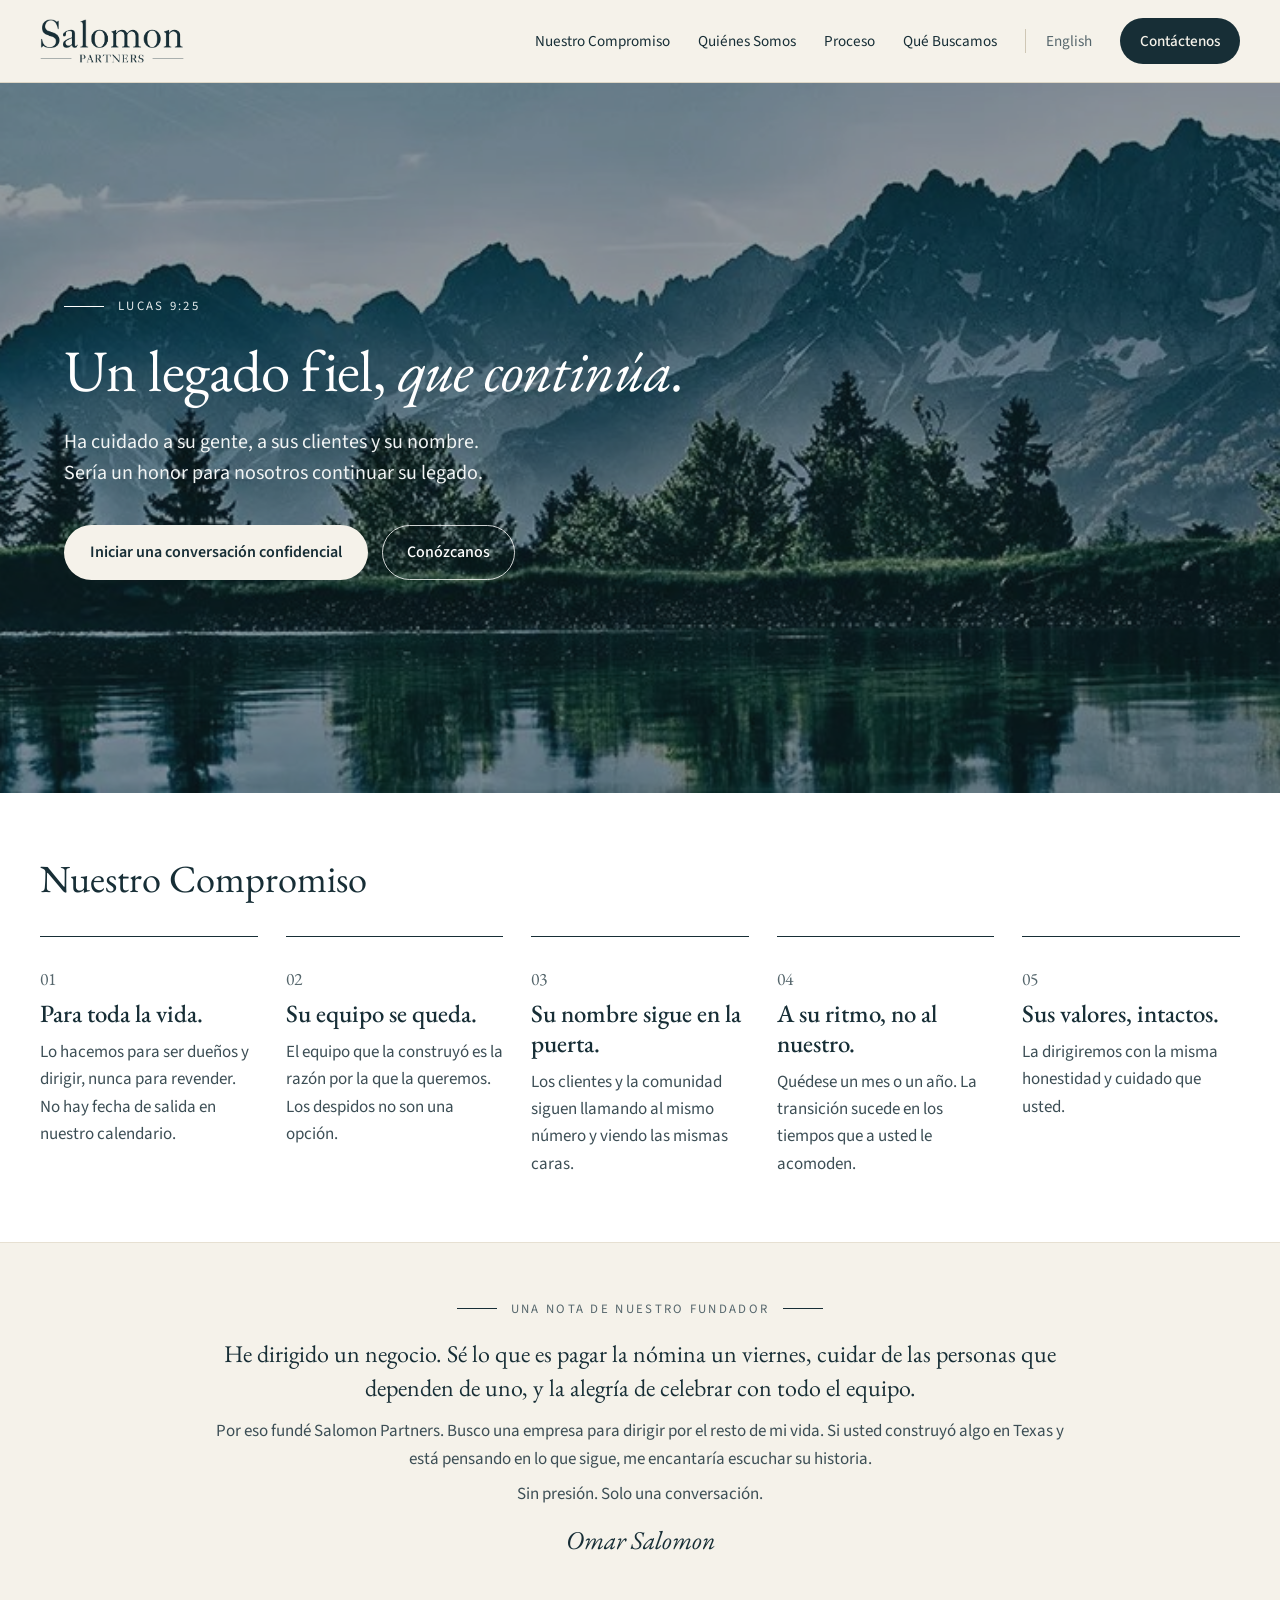
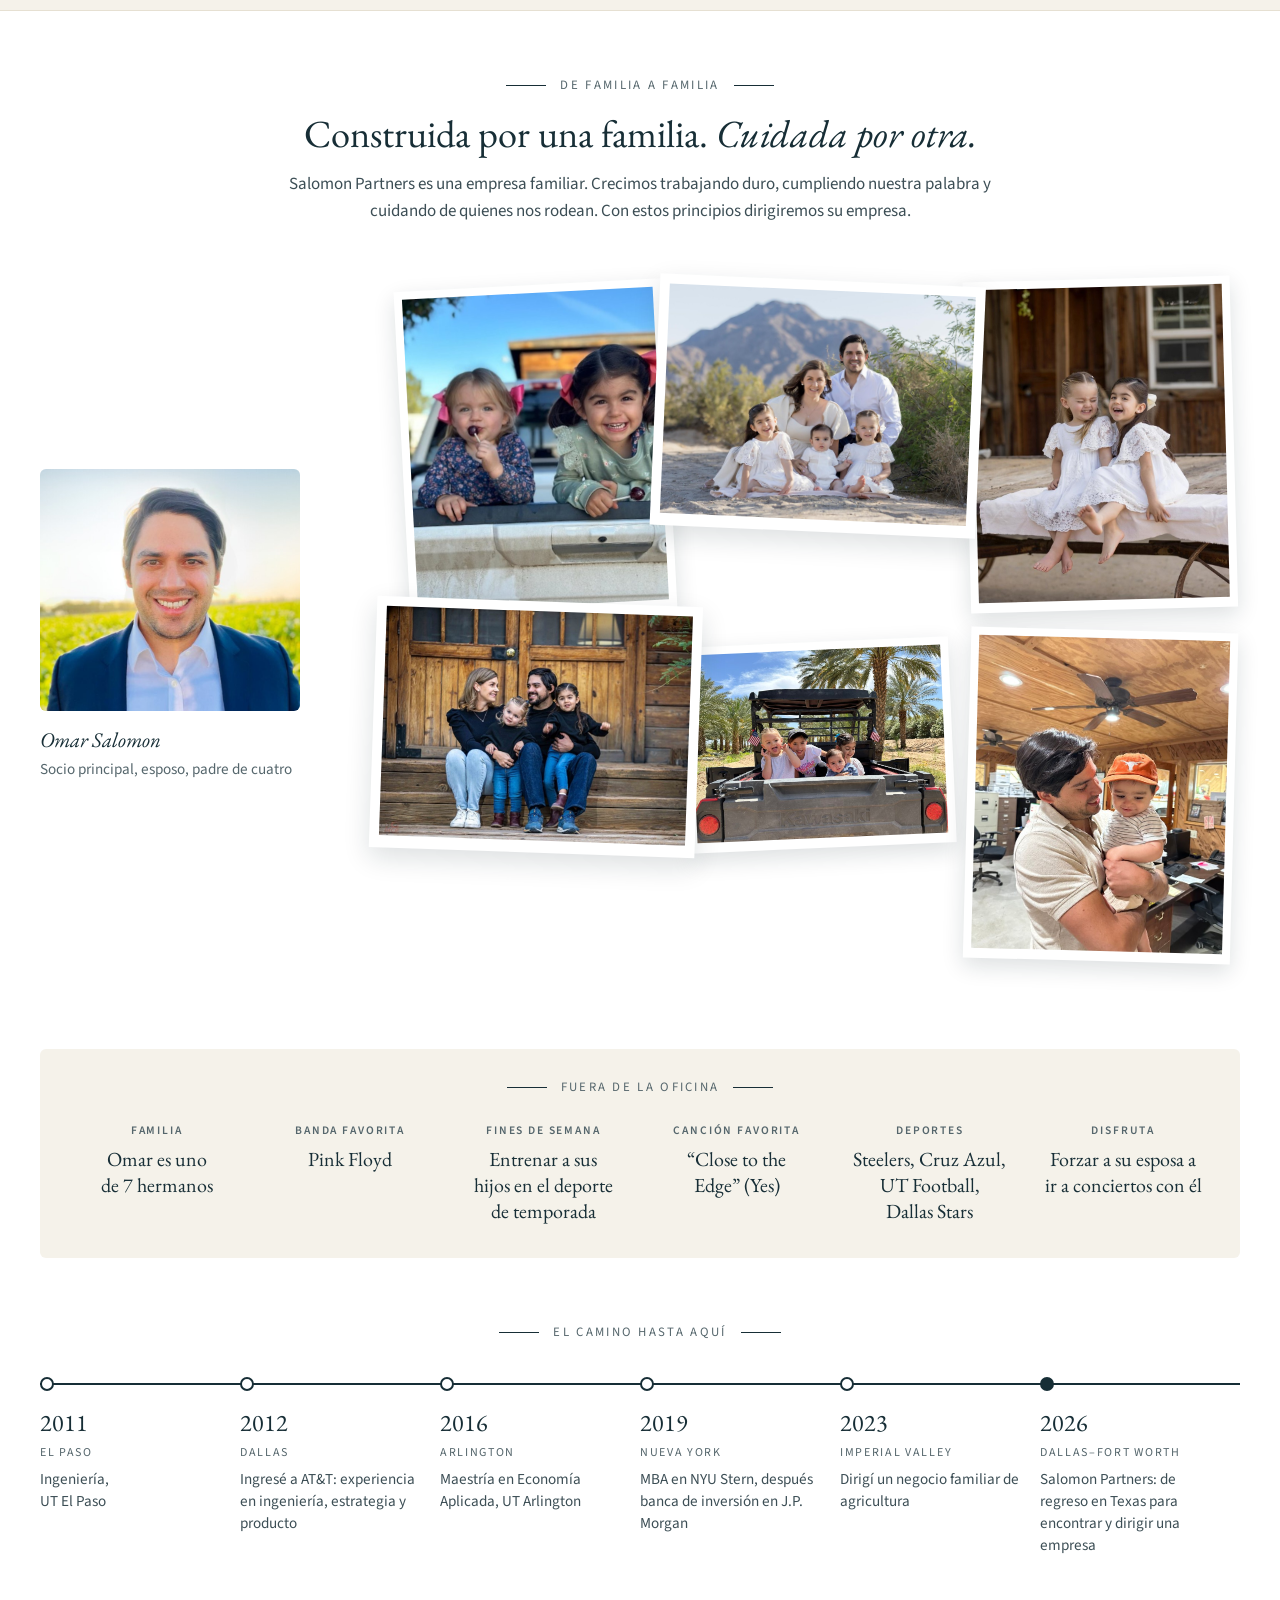
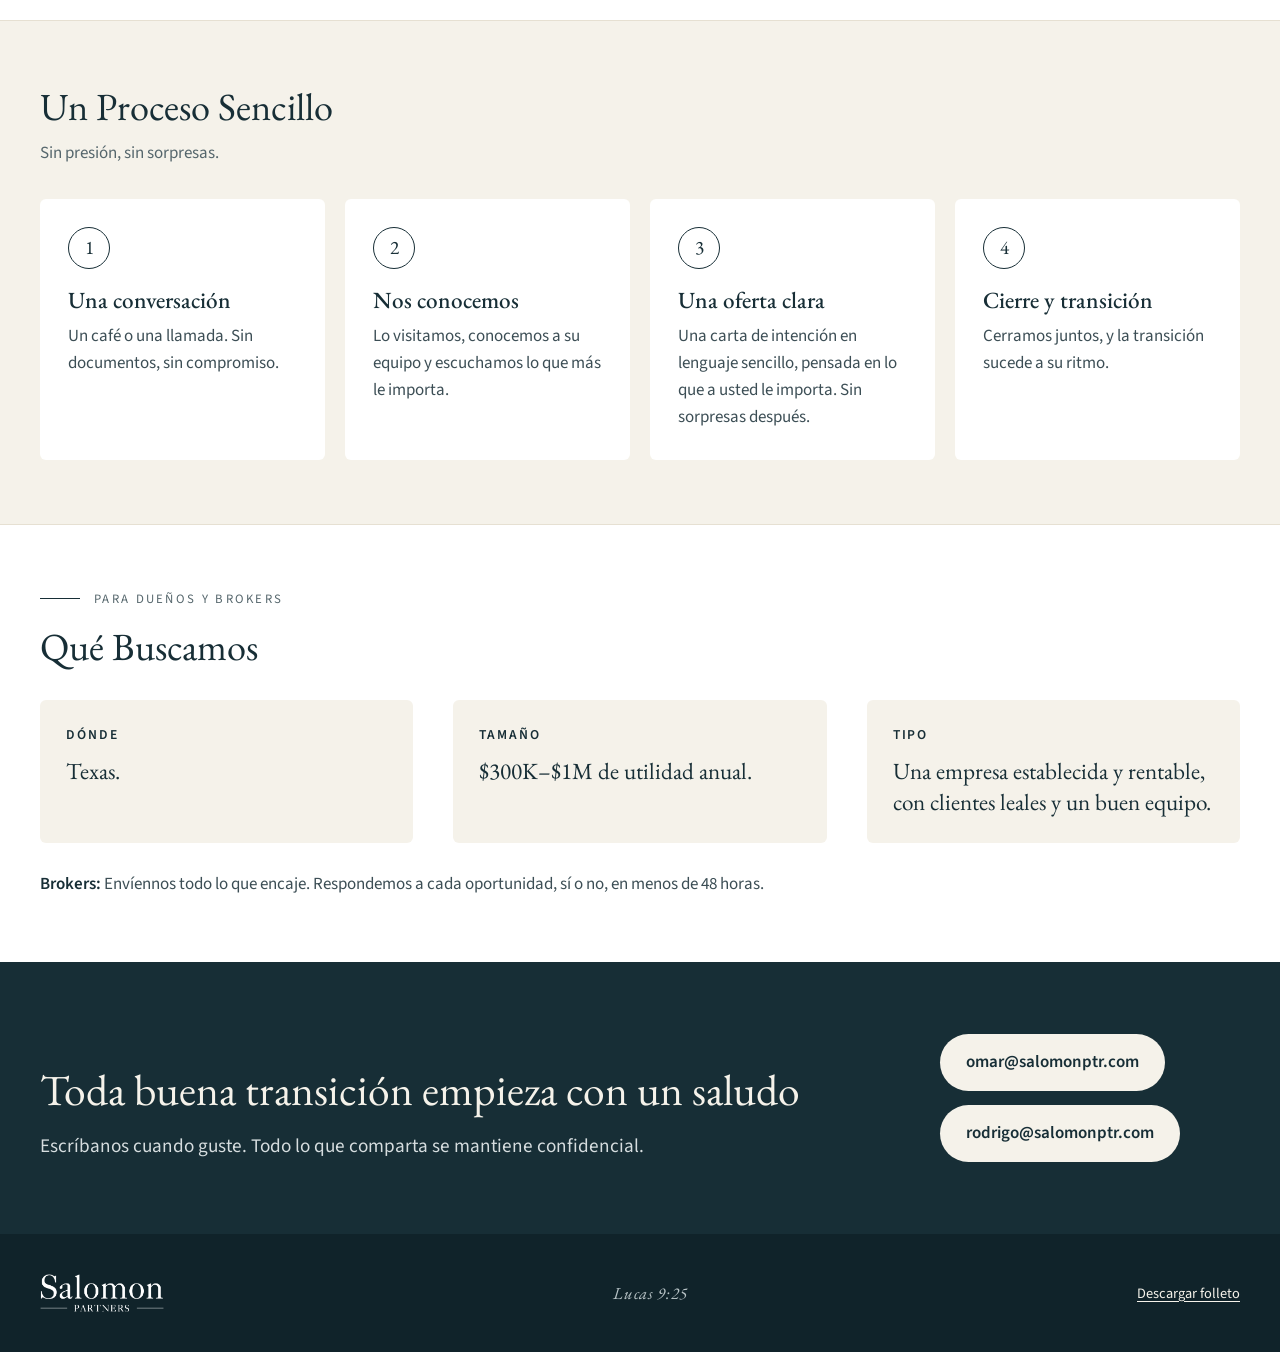
==== es/index.html @ e0dfd8e7 "Salomon Partners website: English and Spanish pages, brochures Co-Authored-By: Claude Opus 5.5 <nore" ====
<!doctype html>
<html lang="es">
<head>
<meta charset="utf-8">
<meta name="viewport" content="width=device-width, initial-scale=1">
<title>Salomon Partners — Un legado fiel, que continúa</title>
<meta name="description" content="Salomon Partners es una empresa familiar que busca una empresa en Texas para dirigir por el resto de la vida. Su equipo se queda, su nombre se queda y la transición sucede a su ritmo.">
<link rel="canonical" href="https://salomonptr.com/es/">
<link rel="alternate" hreflang="en" href="https://salomonptr.com/">
<link rel="alternate" hreflang="es" href="https://salomonptr.com/es/">
<link rel="alternate" hreflang="x-default" href="https://salomonptr.com/">
<link rel="icon" href="/favicon.ico" sizes="any">
<link rel="icon" type="image/png" href="/favicon.png">
<link rel="apple-touch-icon" href="/apple-touch-icon.png">
<meta name="theme-color" content="#172E36">
<meta property="og:type" content="website">
<meta property="og:site_name" content="Salomon Partners">
<meta property="og:title" content="Salomon Partners — Un legado fiel, que continúa">
<meta property="og:description" content="Salomon Partners es una empresa familiar que busca una empresa en Texas para dirigir por el resto de la vida. Su equipo se queda, su nombre se queda y la transición sucede a su ritmo.">
<meta property="og:url" content="https://salomonptr.com/es/">
<meta property="og:image" content="https://salomonptr.com/assets/img/share.jpg">
<meta property="og:image:width" content="1200">
<meta property="og:image:height" content="630">
<meta name="twitter:card" content="summary_large_image">
<link rel="preload" href="/assets/fonts/eb-garamond-latin-400-normal.woff2" as="font" type="font/woff2" crossorigin>
<link rel="preload" href="/assets/fonts/source-sans-3-latin-400-normal.woff2" as="font" type="font/woff2" crossorigin>
<link rel="stylesheet" href="/assets/fonts.css">
<style>
body{margin:0;background:#F5F2EA}
a{color:#172E36}a:hover{color:#0E1D22}
@keyframes sp-rise{from{opacity:0;transform:translateY(28px)}to{opacity:1;transform:none}}
@supports (animation-timeline: view()){@media (prefers-reduced-motion: no-preference){.sp-reveal{animation:sp-rise linear both;animation-timeline:view();animation-range:entry 0% entry 40%}}}
.sp-hero{background-image:url(/assets/img/hero.jpg);background-size:cover;background-position:center 40%}
</style>
<style>html{scroll-behavior:smooth}img{max-width:100%}</style>
</head>
<body>
<div style="font-family: 'Source Sans 3', system-ui, sans-serif; color: #172E36; background: #F5F2EA; font-size: 1.0625rem; line-height: 1.6">

<header style="background: #F5F2EA; border-bottom: 1px solid #DDD6C6">
<div style="max-width: 1200px; margin: 0 auto; padding: 18px 24px; display: flex; flex-wrap: wrap; align-items: center; justify-content: space-between; gap: 16px">
<a href="#top" style="display: block; line-height: 0"><img src="/assets/img/logo-slate.png" alt="Salomon Partners" style="height: 44px; width: auto"></a>
<nav aria-label="Principal" style="display: flex; flex-wrap: wrap; align-items: center; gap: 28px; font-size: 0.95rem">
<a href="#promise" style="text-decoration: none">Nuestro Compromiso</a>
<a href="#family" style="text-decoration: none">Quiénes Somos</a>
<a href="#process" style="text-decoration: none">Proceso</a>
<a href="#look" style="text-decoration: none">Qué Buscamos</a>
<a href="/" lang="en" style="text-decoration: none; color: #55666C; border-left: 1px solid #CFC7B5; padding-left: 20px">English</a>
<a href="mailto:omar@salomonptr.com,rodrigo@salomonptr.com" style="text-decoration: none; background: #172E36; color: #F5F2EA; padding: 11px 20px; border-radius: 999px; font-weight: 500">Contáctenos</a>
</nav>
</div>
</header>

<section id="top" class="sp-hero" style="position: relative">
<div style="background: rgba(16, 35, 42, 0.46); min-height: clamp(560px, calc(100vh - 190px), 940px); display: flex; align-items: center">
<div style="max-width: 1200px; width: 100%; margin: 0 auto; padding: 64px 24px; box-sizing: border-box; color: #FFFFFF">
<div style="font-size: 0.8rem; letter-spacing: 0.18em; text-transform: uppercase; color: #E6ECED; display: flex; align-items: center; gap: 14px"><span style="display: inline-block; width: 40px; height: 1px; background: #FFFFFF"></span>Lucas 9:25</div>
<h1 style="font-family: 'EB Garamond', Georgia, serif; font-weight: 400; font-size: clamp(2.4rem, 4.6vw, 4rem); line-height: 1.08; letter-spacing: -0.01em; margin: 22px 0 24px">Un legado fiel, <em style="font-style: italic">que continúa.</em></h1>
<p style="font-size: 1.25rem; line-height: 1.55; color: #F1F4F4; max-width: 32em; margin: 0 0 36px">Ha cuidado a su gente, a sus clientes y su nombre.<br>Sería un honor para nosotros continuar su legado.</p>
<div style="display: flex; flex-wrap: wrap; gap: 14px; align-items: center">
<a href="mailto:omar@salomonptr.com,rodrigo@salomonptr.com" style="text-decoration: none; background: #F5F2EA; color: #172E36; padding: 15px 26px; border-radius: 999px; font-weight: 600; font-size: 1rem">Iniciar una conversación confidencial</a>
<a href="#about" style="text-decoration: none; color: #FFFFFF; border: 1px solid rgba(255,255,255,0.8); padding: 14px 24px; border-radius: 999px; font-weight: 500; font-size: 1rem">Conózcanos</a>
</div>
</div>
</div>
</section>

<section id="promise" style="background: #FFFFFF; border-bottom: 1px solid #E6E0D2">
<div class="sp-reveal" style="max-width: 1200px; margin: 0 auto; padding: 64px 24px">
<div style="display: flex; flex-wrap: wrap; justify-content: space-between; align-items: flex-end; gap: 24px; margin-bottom: 36px">
<h2 style="font-family: 'EB Garamond', Georgia, serif; font-weight: 400; font-size: clamp(1.8rem, 3vw, 2.4rem); line-height: 1.12; margin: 0">Nuestro Compromiso</h2>
</div>
<div style="display: flex; flex-wrap: wrap; gap: 32px 28px">
<div style="flex: 1 1 200px; padding-top: 28px; border-top: 1px solid #172E36">
<div style="font-family: 'EB Garamond', Georgia, serif; font-size: 1.1rem; color: #55666C">01</div>
<h3 style="font-family: 'EB Garamond', Georgia, serif; font-weight: 500; font-size: 1.55rem; line-height: 1.2; margin: 6px 0 10px">Para toda la vida.</h3>
<p style="margin: 0; color: #3C4E55">Lo hacemos para ser dueños y dirigir, nunca para revender. No hay fecha de salida en nuestro calendario.</p>
</div>
<div style="flex: 1 1 200px; padding-top: 28px; border-top: 1px solid #172E36">
<div style="font-family: 'EB Garamond', Georgia, serif; font-size: 1.1rem; color: #55666C">02</div>
<h3 style="font-family: 'EB Garamond', Georgia, serif; font-weight: 500; font-size: 1.55rem; line-height: 1.2; margin: 6px 0 10px">Su equipo se queda.</h3>
<p style="margin: 0; color: #3C4E55">El equipo que la construyó es la razón por la que la queremos. Los despidos no son una opción.</p>
</div>
<div style="flex: 1 1 200px; padding-top: 28px; border-top: 1px solid #172E36">
<div style="font-family: 'EB Garamond', Georgia, serif; font-size: 1.1rem; color: #55666C">03</div>
<h3 style="font-family: 'EB Garamond', Georgia, serif; font-weight: 500; font-size: 1.55rem; line-height: 1.2; margin: 6px 0 10px">Su nombre sigue en la puerta.</h3>
<p style="margin: 0; color: #3C4E55">Los clientes y la comunidad siguen llamando al mismo número y viendo las mismas caras.</p>
</div>
<div style="flex: 1 1 200px; padding-top: 28px; border-top: 1px solid #172E36">
<div style="font-family: 'EB Garamond', Georgia, serif; font-size: 1.1rem; color: #55666C">04</div>
<h3 style="font-family: 'EB Garamond', Georgia, serif; font-weight: 500; font-size: 1.55rem; line-height: 1.2; margin: 6px 0 10px">A su ritmo, no al nuestro.</h3>
<p style="margin: 0; color: #3C4E55">Quédese un mes o un año. La transición sucede en los tiempos que a usted le acomoden.</p>
</div>
<div style="flex: 1 1 200px; padding-top: 28px; border-top: 1px solid #172E36">
<div style="font-family: 'EB Garamond', Georgia, serif; font-size: 1.1rem; color: #55666C">05</div>
<h3 style="font-family: 'EB Garamond', Georgia, serif; font-weight: 500; font-size: 1.55rem; line-height: 1.2; margin: 6px 0 10px">Sus valores, intactos.</h3>
<p style="margin: 0; color: #3C4E55">La dirigiremos con la misma honestidad y cuidado que usted.</p>
</div>
</div>
</div>
</section>
<section id="about" style="max-width: 1200px; margin: 0 auto; padding: 56px 24px">
<div class="sp-reveal" style="max-width: 880px; margin: 0 auto; text-align: center">
<div style="font-size: 0.8rem; letter-spacing: 0.18em; text-transform: uppercase; color: #55666C; display: flex; align-items: center; justify-content: center; gap: 14px; margin-bottom: 18px"><span style="display: inline-block; width: 40px; height: 1px; background: #172E36"></span>Una nota de nuestro fundador<span style="display: inline-block; width: 40px; height: 1px; background: #172E36"></span></div>
<p style="font-family: 'EB Garamond', Georgia, serif; font-size: clamp(1.25rem, 1.9vw, 1.5rem); line-height: 1.4; margin: 0 0 14px; text-wrap: pretty">He dirigido un negocio. Sé lo que es pagar la nómina un viernes, cuidar de las personas que dependen de uno, y la alegría de celebrar con todo el equipo.</p>
<p style="margin: 0 0 8px; color: #3C4E55; text-wrap: pretty">Por eso fundé Salomon Partners. Busco una empresa para dirigir por el resto de mi vida. Si usted construyó algo en Texas y está pensando en lo que sigue, me encantaría escuchar su historia.</p>
<p style="margin: 0 0 18px; color: #3C4E55">Sin presión. <span style="white-space: nowrap">Solo una conversación.</span></p>
<div style="font-family: 'EB Garamond', Georgia, serif; font-style: italic; font-size: 1.6rem; line-height: 1.1">Omar Salomon</div>
</div>
</section>

<section id="family" style="background: #FFFFFF; border-top: 1px solid #E6E0D2; border-bottom: 1px solid #E6E0D2">
<div style="max-width: 1200px; margin: 0 auto; padding: 64px 24px">
<div class="sp-reveal" style="max-width: 760px; margin: 0 auto 48px; text-align: center">
<div style="font-size: 0.8rem; letter-spacing: 0.18em; text-transform: uppercase; color: #55666C; display: flex; align-items: center; justify-content: center; gap: 14px; margin-bottom: 16px"><span style="display: inline-block; width: 40px; height: 1px; background: #172E36"></span>De familia a familia<span style="display: inline-block; width: 40px; height: 1px; background: #172E36"></span></div>
<h2 style="font-family: 'EB Garamond', Georgia, serif; font-weight: 400; font-size: clamp(1.8rem, 3vw, 2.4rem); line-height: 1.12; margin: 0 0 16px">Construida por una familia. <em style="font-style: italic">Cuidada por otra.</em></h2>
<p style="margin: 0; color: #3C4E55; text-wrap: pretty">Salomon Partners es una empresa familiar. Crecimos trabajando duro, cumpliendo nuestra palabra y cuidando de quienes nos rodean. Con estos principios dirigiremos su empresa.</p>
</div>
<div class="sp-reveal" style="display: flex; flex-wrap: wrap; gap: 48px 96px; align-items: center">
<figure style="flex: 1 1 260px; max-width: 340px; margin: 0 auto">
<img src="/assets/img/omar.jpg" alt="Omar Salomon" style="width: 100%; height: auto; aspect-ratio: 676 / 629; object-fit: cover; border-radius: 6px; display: block">
<figcaption style="margin-top: 12px; font-size: 0.95rem; color: #55666C"><span style="font-family: 'EB Garamond', Georgia, serif; font-style: italic; font-size: 1.3rem; color: #172E36">Omar Salomon</span><br>Socio principal, esposo, padre de cuatro</figcaption>
</figure>
<div style="flex: 999 1 460px; min-width: 0; display: grid; grid-template-columns: repeat(3, minmax(0, 1fr)); gap: 18px 16px; align-items: start; padding: 12px 6px">
<figure style="margin: 0; background: #FFFFFF; padding: 8px 8px 10px; box-shadow: 0 8px 22px rgba(16, 35, 42, 0.14); transform: rotate(-3deg) translateY(0px)">
<img src="/assets/img/family-pickup.jpg" alt="Familia Salomon" style="display: block; width: 100%; height: auto; aspect-ratio: 4 / 5; object-fit: cover; object-position: center 40%">
</figure>
<figure style="margin: 0; background: #FFFFFF; padding: 8px 8px 10px; box-shadow: 0 8px 22px rgba(16, 35, 42, 0.14); transform: rotate(2.5deg) translateY(18px) scale(1.22); position: relative; z-index: 2">
<img src="/assets/img/family-mt-signal.jpg" alt="Familia Salomon" style="display: block; width: 100%; height: auto; aspect-ratio: 4 / 3; object-fit: cover; object-position: center 55%">
</figure>
<figure style="margin: 0; background: #FFFFFF; padding: 8px 8px 10px; box-shadow: 0 8px 22px rgba(16, 35, 42, 0.14); transform: rotate(-1.5deg) translateY(-6px)">
<img src="/assets/img/family-girls.jpg" alt="Familia Salomon" style="display: block; width: 100%; height: auto; aspect-ratio: 4 / 5; object-fit: cover; object-position: center 40%">
</figure>
<figure style="margin: 0; background: #FFFFFF; padding: 8px 8px 10px; box-shadow: 0 8px 22px rgba(16, 35, 42, 0.14); transform: rotate(2deg) translateY(-10px) scale(1.22); position: relative; z-index: 2">
<img src="/assets/img/family-cabin.jpg" alt="Familia Salomon" style="display: block; width: 100%; height: auto; aspect-ratio: 4 / 3; object-fit: cover; object-position: center 45%">
</figure>
<figure style="margin: 0; background: #FFFFFF; padding: 8px 8px 10px; box-shadow: 0 8px 22px rgba(16, 35, 42, 0.14); transform: rotate(-2.5deg) translateY(8px)">
<img src="/assets/img/family-mule.jpg" alt="Familia Salomon" style="display: block; width: 100%; height: auto; aspect-ratio: 4 / 3; object-fit: cover; object-position: center 55%">
</figure>
<figure style="margin: 0; background: #FFFFFF; padding: 8px 8px 10px; box-shadow: 0 8px 22px rgba(16, 35, 42, 0.14); transform: rotate(1.5deg) translateY(-4px)">
<img src="/assets/img/family-sam.jpg" alt="Familia Salomon" style="display: block; width: 100%; height: auto; aspect-ratio: 4 / 5; object-fit: cover; object-position: center 35%">
</figure>
</div>
</div>
<div class="sp-reveal" style="margin-top: 72px; background: #F5F2EA; border-radius: 6px; padding: 28px 24px 30px">
<div style="font-size: 0.8rem; letter-spacing: 0.18em; text-transform: uppercase; color: #55666C; display: flex; align-items: center; justify-content: center; gap: 14px; margin-bottom: 20px"><span style="display: inline-block; width: 40px; height: 1px; background: #172E36"></span>Fuera de la Oficina<span style="display: inline-block; width: 40px; height: 1px; background: #172E36"></span></div>
<div style="display: grid; grid-template-columns: repeat(auto-fit, minmax(160px, 1fr)); gap: 20px 8px">
<div style="text-align: center; padding: 4px 12px">
<div style="font-size: 0.72rem; letter-spacing: 0.16em; text-transform: uppercase; font-weight: 600; color: #55666C; margin-bottom: 6px">Familia</div>
<div style="font-family: 'EB Garamond', Georgia, serif; font-size: 1.25rem; line-height: 1.3; text-wrap: balance">Omar es uno de 7 hermanos</div>
</div>
<div style="text-align: center; padding: 4px 12px">
<div style="font-size: 0.72rem; letter-spacing: 0.16em; text-transform: uppercase; font-weight: 600; color: #55666C; margin-bottom: 6px">Banda favorita</div>
<div style="font-family: 'EB Garamond', Georgia, serif; font-size: 1.25rem; line-height: 1.3; text-wrap: balance">Pink Floyd</div>
</div>
<div style="text-align: center; padding: 4px 12px">
<div style="font-size: 0.72rem; letter-spacing: 0.16em; text-transform: uppercase; font-weight: 600; color: #55666C; margin-bottom: 6px">Fines de semana</div>
<div style="font-family: 'EB Garamond', Georgia, serif; font-size: 1.25rem; line-height: 1.3; text-wrap: balance">Entrenar a sus hijos en el deporte de temporada</div>
</div>
<div style="text-align: center; padding: 4px 12px">
<div style="font-size: 0.72rem; letter-spacing: 0.16em; text-transform: uppercase; font-weight: 600; color: #55666C; margin-bottom: 6px">Canción favorita</div>
<div style="font-family: 'EB Garamond', Georgia, serif; font-size: 1.25rem; line-height: 1.3; text-wrap: balance">“Close to the Edge” (Yes)</div>
</div>
<div style="text-align: center; padding: 4px 12px">
<div style="font-size: 0.72rem; letter-spacing: 0.16em; text-transform: uppercase; font-weight: 600; color: #55666C; margin-bottom: 6px">Deportes</div>
<div style="font-family: 'EB Garamond', Georgia, serif; font-size: 1.25rem; line-height: 1.3; text-wrap: balance">Steelers, <span style="white-space: nowrap">Cruz Azul,</span> <span style="white-space: nowrap">UT Football,</span> <span style="white-space: nowrap">Dallas Stars</span></div>
</div>
<div style="text-align: center; padding: 4px 12px">
<div style="font-size: 0.72rem; letter-spacing: 0.16em; text-transform: uppercase; font-weight: 600; color: #55666C; margin-bottom: 6px">Disfruta</div>
<div style="font-family: 'EB Garamond', Georgia, serif; font-size: 1.25rem; line-height: 1.3; text-wrap: balance">Forzar a su esposa a ir a conciertos con él</div>
</div>
</div>
</div>
<div class="sp-reveal" style="margin-top: 56px; padding-top: 8px">
<div style="font-size: 0.8rem; letter-spacing: 0.18em; text-transform: uppercase; color: #55666C; display: flex; align-items: center; justify-content: center; gap: 14px; margin-bottom: 40px"><span style="display: inline-block; width: 40px; height: 1px; background: #172E36"></span>El camino hasta aquí<span style="display: inline-block; width: 40px; height: 1px; background: #172E36"></span></div>
<div style="display: grid; grid-template-columns: repeat(auto-fit, minmax(160px, 1fr)); row-gap: 40px">
<div style="position: relative; padding: 26px 18px 0 0; border-top: 2px solid #172E36">
<span style="position: absolute; top: -8px; left: 0; width: 10px; height: 10px; border-radius: 999px; background: #FFFFFF; border: 2px solid #172E36"></span>
<div style="font-family: 'EB Garamond', Georgia, serif; font-size: 1.5rem; line-height: 1">2011</div>
<div style="font-size: 0.75rem; letter-spacing: 0.14em; text-transform: uppercase; color: #55666C; margin: 8px 0 6px">El Paso</div>
<p style="margin: 0; font-size: 0.95rem; line-height: 1.45; color: #3C4E55">Ingeniería,<br><span style="white-space: nowrap">UT El Paso</span></p>
</div>
<div style="position: relative; padding: 26px 18px 0 0; border-top: 2px solid #172E36">
<span style="position: absolute; top: -8px; left: 0; width: 10px; height: 10px; border-radius: 999px; background: #FFFFFF; border: 2px solid #172E36"></span>
<div style="font-family: 'EB Garamond', Georgia, serif; font-size: 1.5rem; line-height: 1">2012</div>
<div style="font-size: 0.75rem; letter-spacing: 0.14em; text-transform: uppercase; color: #55666C; margin: 8px 0 6px">Dallas</div>
<p style="margin: 0; font-size: 0.95rem; line-height: 1.45; color: #3C4E55">Ingresé a AT&amp;T: experiencia en ingeniería, estrategia y producto</p>
</div>
<div style="position: relative; padding: 26px 18px 0 0; border-top: 2px solid #172E36">
<span style="position: absolute; top: -8px; left: 0; width: 10px; height: 10px; border-radius: 999px; background: #FFFFFF; border: 2px solid #172E36"></span>
<div style="font-family: 'EB Garamond', Georgia, serif; font-size: 1.5rem; line-height: 1">2016</div>
<div style="font-size: 0.75rem; letter-spacing: 0.14em; text-transform: uppercase; color: #55666C; margin: 8px 0 6px">Arlington</div>
<p style="margin: 0; font-size: 0.95rem; line-height: 1.45; color: #3C4E55">Maestría en Economía Aplicada, UT Arlington</p>
</div>
<div style="position: relative; padding: 26px 18px 0 0; border-top: 2px solid #172E36">
<span style="position: absolute; top: -8px; left: 0; width: 10px; height: 10px; border-radius: 999px; background: #FFFFFF; border: 2px solid #172E36"></span>
<div style="font-family: 'EB Garamond', Georgia, serif; font-size: 1.5rem; line-height: 1">2019</div>
<div style="font-size: 0.75rem; letter-spacing: 0.14em; text-transform: uppercase; color: #55666C; margin: 8px 0 6px">Nueva York</div>
<p style="margin: 0; font-size: 0.95rem; line-height: 1.45; color: #3C4E55">MBA en NYU Stern, después banca de inversión en J.P. Morgan</p>
</div>
<div style="position: relative; padding: 26px 18px 0 0; border-top: 2px solid #172E36">
<span style="position: absolute; top: -8px; left: 0; width: 10px; height: 10px; border-radius: 999px; background: #FFFFFF; border: 2px solid #172E36"></span>
<div style="font-family: 'EB Garamond', Georgia, serif; font-size: 1.5rem; line-height: 1">2023</div>
<div style="font-size: 0.75rem; letter-spacing: 0.14em; text-transform: uppercase; color: #55666C; margin: 8px 0 6px">Imperial Valley</div>
<p style="margin: 0; font-size: 0.95rem; line-height: 1.45; color: #3C4E55">Dirigí un negocio familiar de agricultura</p>
</div>
<div style="position: relative; padding: 26px 18px 0 0; border-top: 2px solid #172E36">
<span style="position: absolute; top: -8px; left: 0; width: 10px; height: 10px; border-radius: 999px; background: #172E36; border: 2px solid #172E36"></span>
<div style="font-family: 'EB Garamond', Georgia, serif; font-size: 1.5rem; line-height: 1">2026</div>
<div style="font-size: 0.75rem; letter-spacing: 0.14em; text-transform: uppercase; color: #55666C; margin: 8px 0 6px">Dallas–Fort Worth</div>
<p style="margin: 0; font-size: 0.95rem; line-height: 1.45; color: #3C4E55">Salomon Partners: de regreso en Texas para encontrar y dirigir una empresa</p>
</div>
</div>
</div>
</div>
</section>

<section id="process" style="background: #F5F2EA">
<div class="sp-reveal" style="max-width: 1200px; margin: 0 auto; padding: 64px 24px">
<h2 style="font-family: 'EB Garamond', Georgia, serif; font-weight: 400; font-size: clamp(1.8rem, 3vw, 2.4rem); line-height: 1.12; margin: 0 0 12px">Un Proceso Sencillo</h2>
<p style="margin: 0 0 32px; color: #55666C">Sin presión, sin sorpresas.</p>
<div style="display: flex; flex-wrap: wrap; gap: 20px">
<div style="flex: 1 1 200px; box-sizing: border-box; background: #FFFFFF; border-radius: 6px; padding: 28px">
<div style="width: 40px; height: 40px; border-radius: 999px; border: 1px solid #172E36; display: flex; align-items: center; justify-content: center; font-family: 'EB Garamond', Georgia, serif; font-size: 1.2rem">1</div>
<h3 style="font-family: 'EB Garamond', Georgia, serif; font-weight: 500; font-size: 1.45rem; line-height: 1.2; margin: 18px 0 8px">Una conversación</h3>
<p style="margin: 0; color: #3C4E55">Un café o una llamada. Sin documentos, sin compromiso.</p>
</div>
<div style="flex: 1 1 200px; box-sizing: border-box; background: #FFFFFF; border-radius: 6px; padding: 28px">
<div style="width: 40px; height: 40px; border-radius: 999px; border: 1px solid #172E36; display: flex; align-items: center; justify-content: center; font-family: 'EB Garamond', Georgia, serif; font-size: 1.2rem">2</div>
<h3 style="font-family: 'EB Garamond', Georgia, serif; font-weight: 500; font-size: 1.45rem; line-height: 1.2; margin: 18px 0 8px">Nos conocemos</h3>
<p style="margin: 0; color: #3C4E55">Lo visitamos, conocemos a su equipo y escuchamos lo que más le importa.</p>
</div>
<div style="flex: 1 1 200px; box-sizing: border-box; background: #FFFFFF; border-radius: 6px; padding: 28px">
<div style="width: 40px; height: 40px; border-radius: 999px; border: 1px solid #172E36; display: flex; align-items: center; justify-content: center; font-family: 'EB Garamond', Georgia, serif; font-size: 1.2rem">3</div>
<h3 style="font-family: 'EB Garamond', Georgia, serif; font-weight: 500; font-size: 1.45rem; line-height: 1.2; margin: 18px 0 8px">Una oferta clara</h3>
<p style="margin: 0; color: #3C4E55">Una carta de intención en lenguaje sencillo, pensada en lo que a usted le importa. Sin sorpresas después.</p>
</div>
<div style="flex: 1 1 200px; box-sizing: border-box; background: #FFFFFF; border-radius: 6px; padding: 28px">
<div style="width: 40px; height: 40px; border-radius: 999px; border: 1px solid #172E36; display: flex; align-items: center; justify-content: center; font-family: 'EB Garamond', Georgia, serif; font-size: 1.2rem">4</div>
<h3 style="font-family: 'EB Garamond', Georgia, serif; font-weight: 500; font-size: 1.45rem; line-height: 1.2; margin: 18px 0 8px">Cierre y transición</h3>
<p style="margin: 0; color: #3C4E55">Cerramos juntos, y la transición sucede a su ritmo.</p>
</div>
</div>
</div>
</section>

<section id="look" style="background: #FFFFFF; border-top: 1px solid #E6E0D2">
<div class="sp-reveal" style="max-width: 1200px; margin: 0 auto; padding: 64px 24px">
<div style="font-size: 0.8rem; letter-spacing: 0.18em; text-transform: uppercase; color: #55666C; display: flex; align-items: center; gap: 14px"><span style="display: inline-block; width: 40px; height: 1px; background: #172E36"></span>Para dueños y brokers</div>
<h2 style="font-family: 'EB Garamond', Georgia, serif; font-weight: 400; font-size: clamp(1.8rem, 3vw, 2.4rem); line-height: 1.12; margin: 16px 0 32px">Qué Buscamos</h2>
<div style="display: flex; flex-wrap: wrap; gap: 40px">
<div style="flex: 1 1 260px; background: #F5F2EA; border-radius: 6px; padding: 24px 26px">
<h3 style="font-size: 0.85rem; letter-spacing: 0.14em; text-transform: uppercase; font-weight: 600; margin: 0 0 10px">Dónde</h3>
<p style="margin: 0; font-family: 'EB Garamond', Georgia, serif; font-size: 1.45rem; line-height: 1.35">Texas.</p>
</div>
<div style="flex: 1 1 260px; background: #F5F2EA; border-radius: 6px; padding: 24px 26px">
<h3 style="font-size: 0.85rem; letter-spacing: 0.14em; text-transform: uppercase; font-weight: 600; margin: 0 0 10px">Tamaño</h3>
<p style="margin: 0; font-family: 'EB Garamond', Georgia, serif; font-size: 1.45rem; line-height: 1.35">$300K–$1M de utilidad anual.</p>
</div>
<div style="flex: 1 1 260px; background: #F5F2EA; border-radius: 6px; padding: 24px 26px">
<h3 style="font-size: 0.85rem; letter-spacing: 0.14em; text-transform: uppercase; font-weight: 600; margin: 0 0 10px">Tipo</h3>
<p style="margin: 0; font-family: 'EB Garamond', Georgia, serif; font-size: 1.45rem; line-height: 1.35">Una empresa establecida y rentable, con clientes leales y un buen equipo.</p>
</div>
</div>
<p style="margin: 28px 0 0; color: #3C4E55"><strong style="font-weight: 600; color: #172E36">Brokers:</strong> Envíennos todo lo que encaje. Respondemos a cada oportunidad, sí o no, en menos de 48 horas.</p>
</div>
</section>

<section id="contact" style="background: #172E36; color: #F5F2EA">
<div style="max-width: 1200px; margin: 0 auto; padding: 72px 24px; display: flex; flex-wrap: wrap; gap: 48px; align-items: flex-end; justify-content: space-between">
<div style="flex: 999 1 480px; min-width: 0">
<h2 style="font-family: 'EB Garamond', Georgia, serif; font-weight: 400; font-size: clamp(2rem, 3.4vw, 2.8rem); line-height: 1.08; margin: 0 0 18px; text-wrap: balance">Toda buena transición empieza con un saludo</h2>
<p style="margin: 0; font-size: 1.2rem; color: #D6DDDF; max-width: 42em; text-wrap: balance">Escríbanos cuando guste. Todo lo que comparta se mantiene confidencial.</p>
</div>
<div style="flex: 1 1 300px; display: flex; flex-direction: column; gap: 14px; align-items: flex-start">
<a href="mailto:omar@salomonptr.com" style="text-decoration: none; background: #F5F2EA; color: #172E36; padding: 15px 26px; border-radius: 999px; font-weight: 600">omar@salomonptr.com</a>
<a href="mailto:rodrigo@salomonptr.com" style="text-decoration: none; background: #F5F2EA; color: #172E36; padding: 15px 26px; border-radius: 999px; font-weight: 600">rodrigo@salomonptr.com</a>
</div>
</div>
</section>

<footer style="background: #10232A; color: #B9C4C7">
<div style="max-width: 1200px; margin: 0 auto; padding: 40px 24px; display: flex; flex-wrap: wrap; align-items: center; justify-content: space-between; gap: 20px; font-size: 0.9rem">
<img src="/assets/img/logo-white.png" alt="Salomon Partners" style="height: 38px; width: auto">
<span style="font-family: 'EB Garamond', Georgia, serif; font-style: italic; font-size: 1.05rem; letter-spacing: 0.04em">Lucas 9:25</span>
<a href="/brochure/salomon-partners-folleto.pdf" target="_blank" rel="noopener" style="color: #F5F2EA; text-decoration: underline; text-underline-offset: 3px">Descargar folleto</a>
</div>
</footer>

</div>
</body>
</html>
---- assets/fonts.css ----
@font-face{font-family:'EB Garamond';font-style:normal;font-weight:400;font-display:swap;src:url(/assets/fonts/eb-garamond-latin-400-normal.woff2) format('woff2')}
@font-face{font-family:'EB Garamond';font-style:italic;font-weight:400;font-display:swap;src:url(/assets/fonts/eb-garamond-latin-400-italic.woff2) format('woff2')}
@font-face{font-family:'EB Garamond';font-style:normal;font-weight:500;font-display:swap;src:url(/assets/fonts/eb-garamond-latin-500-normal.woff2) format('woff2')}
@font-face{font-family:'EB Garamond';font-style:italic;font-weight:500;font-display:swap;src:url(/assets/fonts/eb-garamond-latin-500-italic.woff2) format('woff2')}
@font-face{font-family:'Source Sans 3';font-style:normal;font-weight:400;font-display:swap;src:url(/assets/fonts/source-sans-3-latin-400-normal.woff2) format('woff2')}
@font-face{font-family:'Source Sans 3';font-style:normal;font-weight:500;font-display:swap;src:url(/assets/fonts/source-sans-3-latin-500-normal.woff2) format('woff2')}
@font-face{font-family:'Source Sans 3';font-style:normal;font-weight:600;font-display:swap;src:url(/assets/fonts/source-sans-3-latin-600-normal.woff2) format('woff2')}
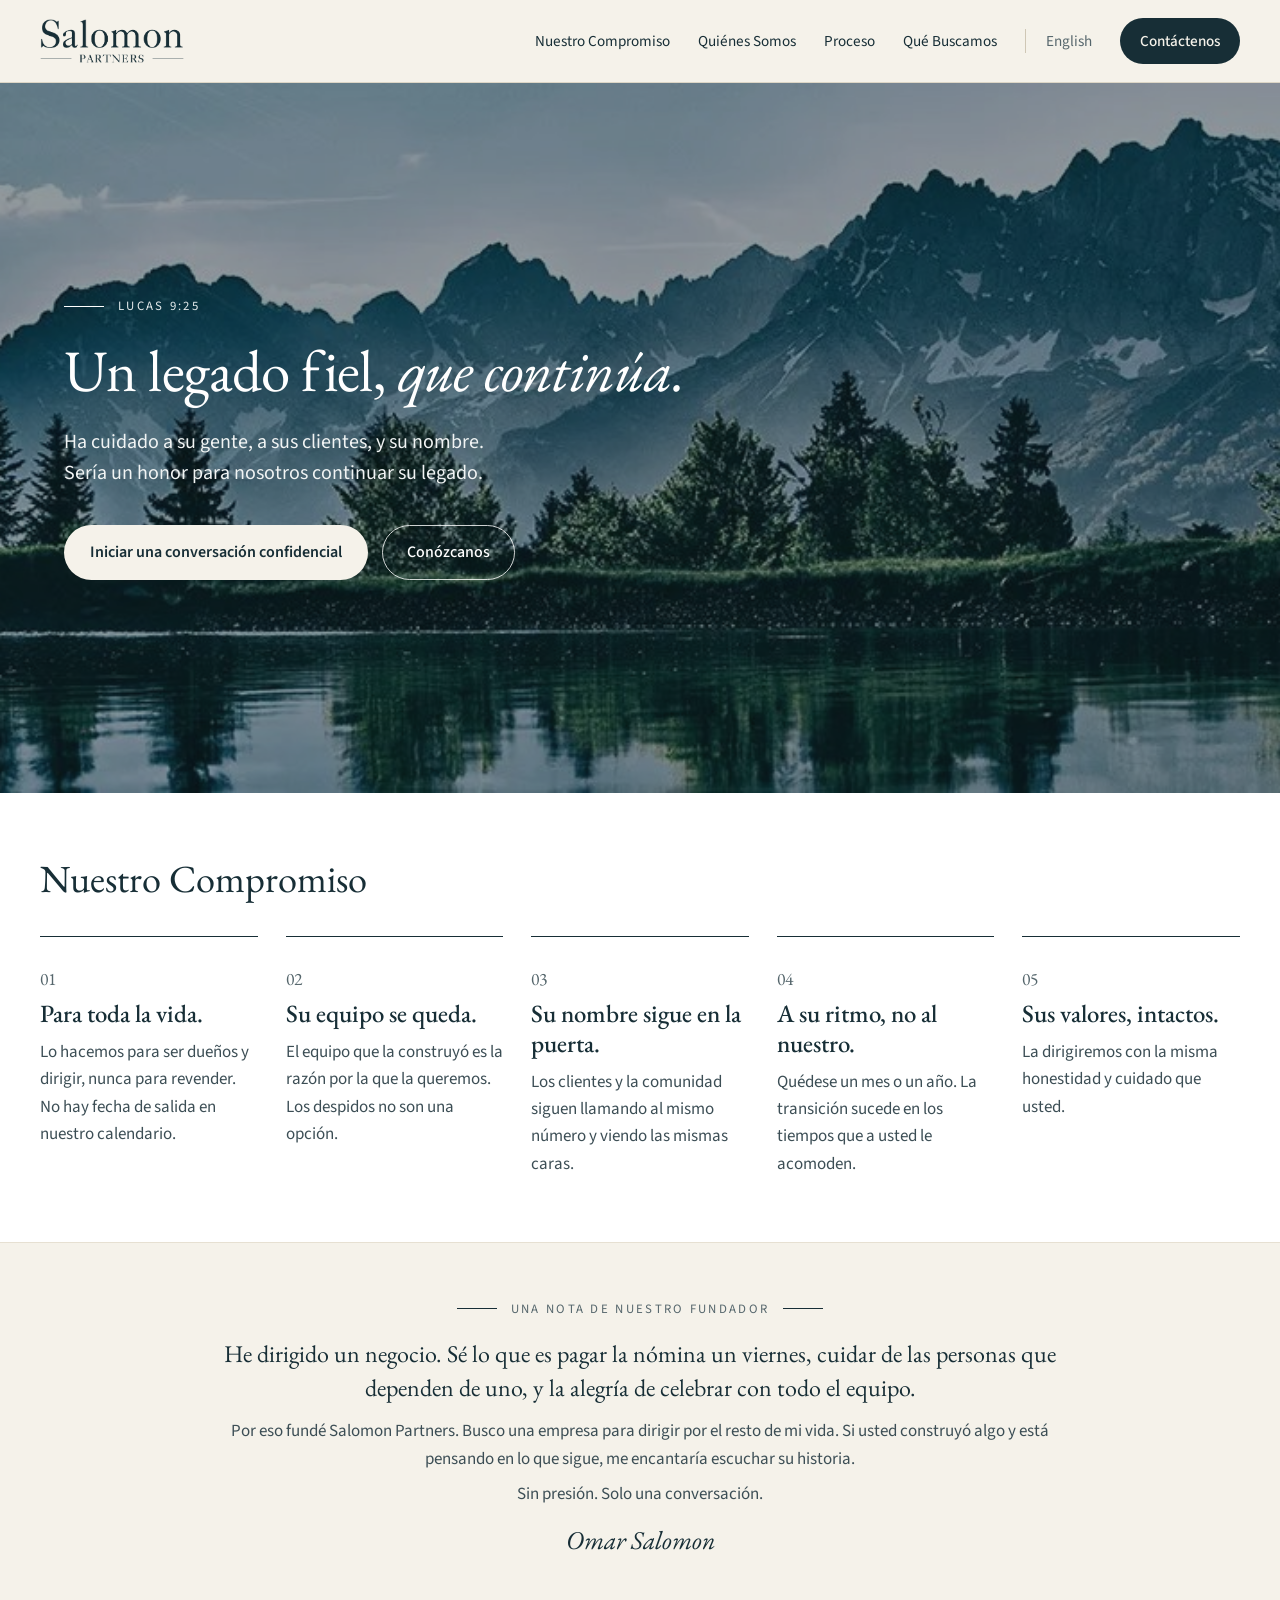
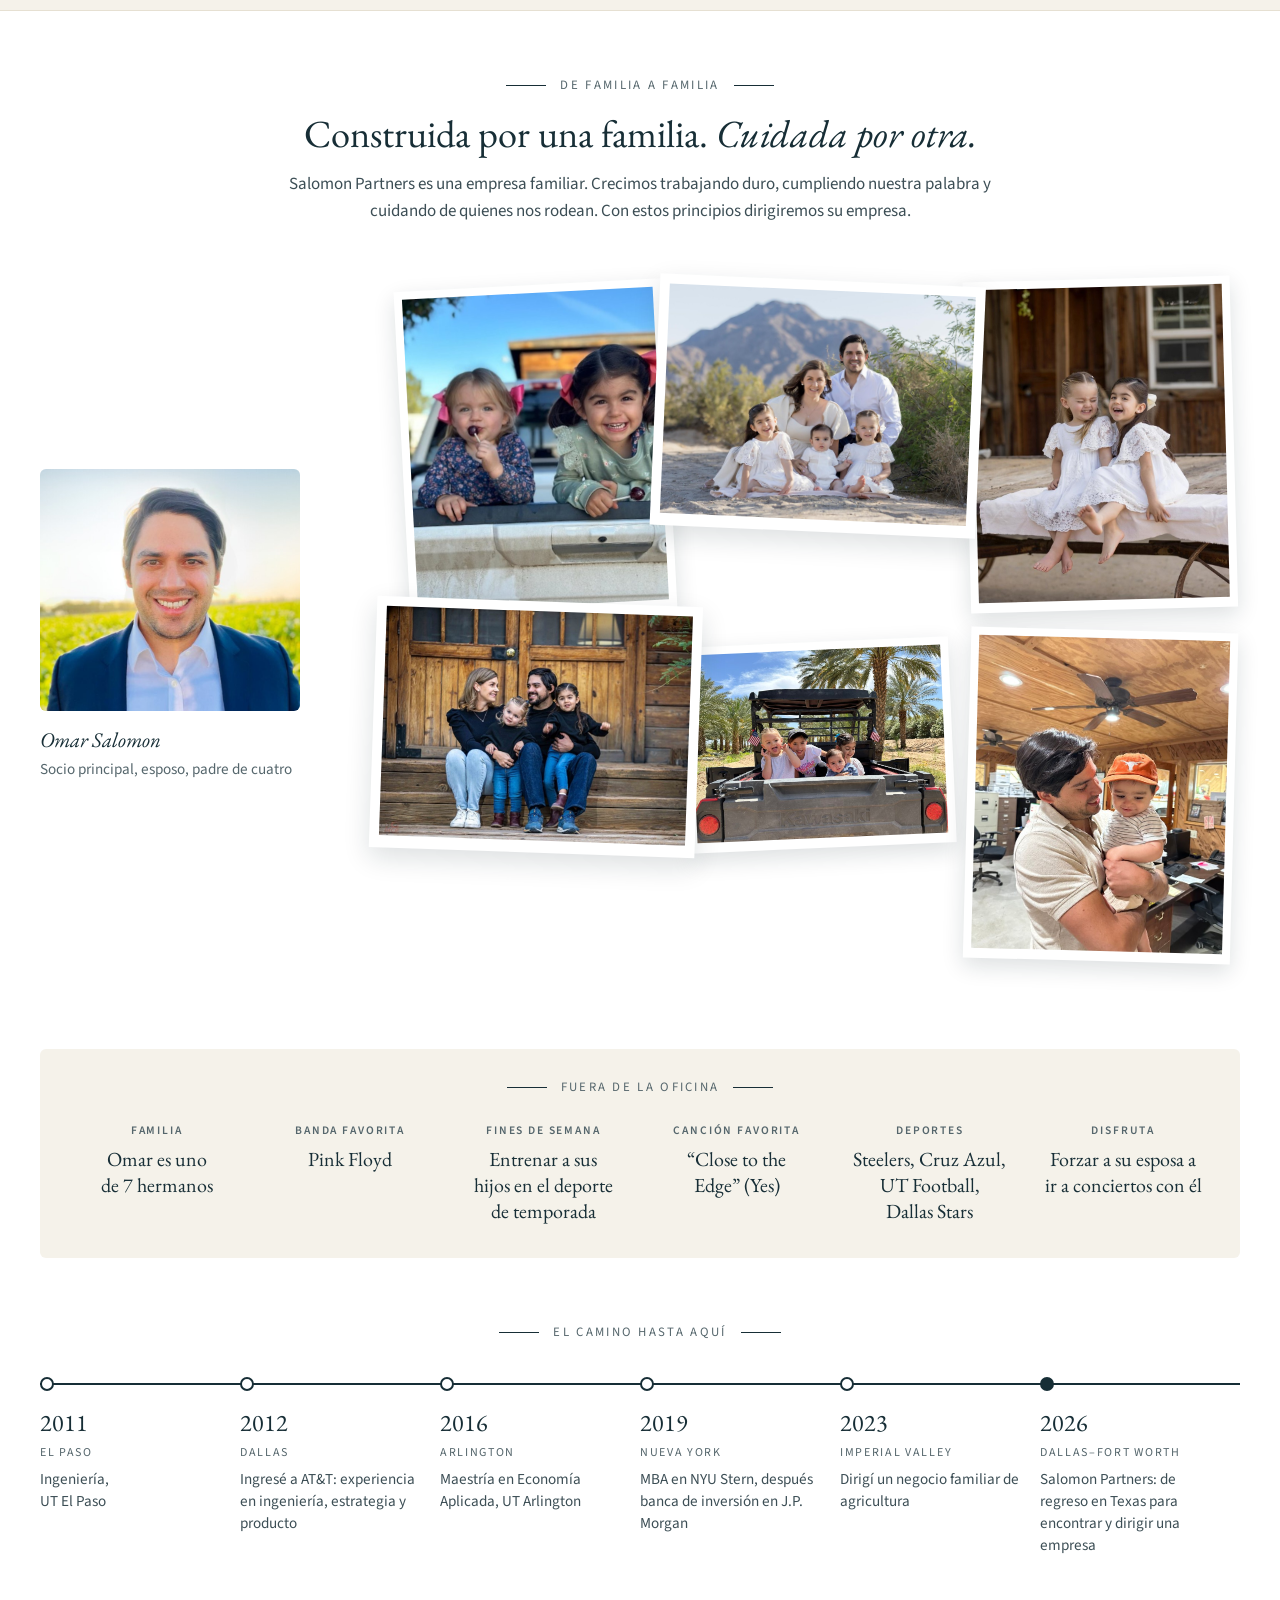
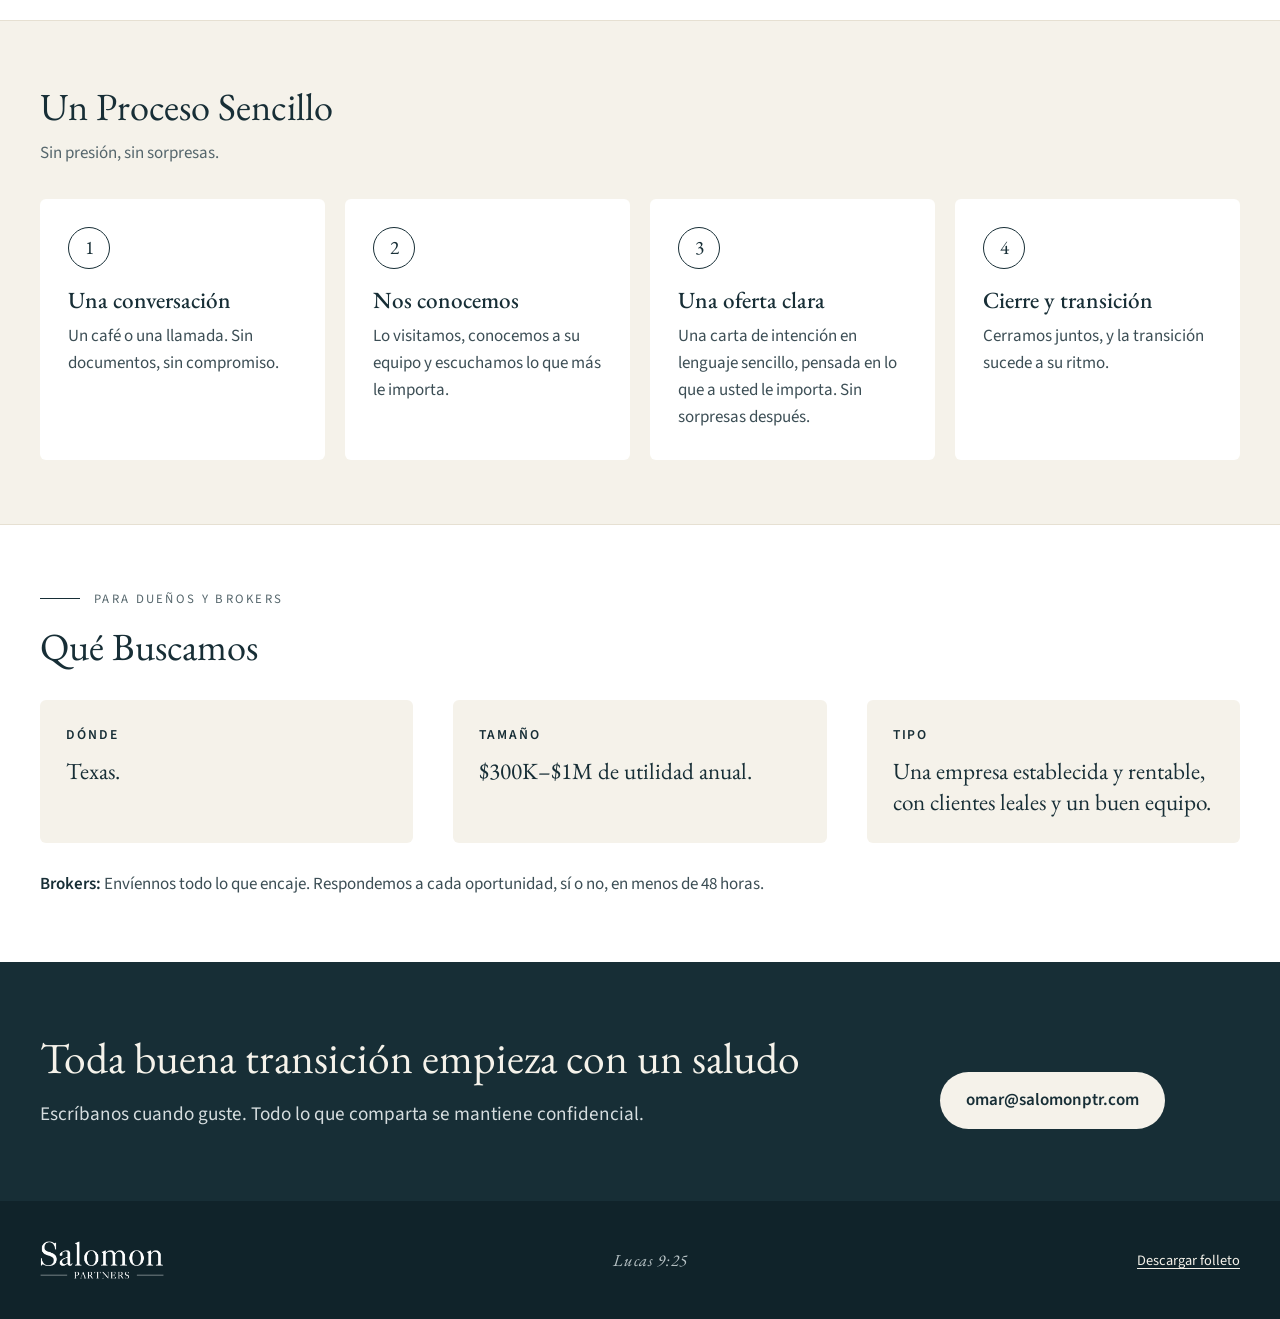
==== commit 274d2f1a: "Remove Rodrigo's contact, drop Texas from founder note, Spanish Oxford comma, point Stewards menu to" ====
--- a/es/index.html
+++ b/es/index.html
@@ -42,11 +42,11 @@
 <a href="#top" style="display: block; line-height: 0"><img src="/assets/img/logo-slate.png" alt="Salomon Partners" style="height: 44px; width: auto"></a>
 <nav aria-label="Principal" style="display: flex; flex-wrap: wrap; align-items: center; gap: 28px; font-size: 0.95rem">
 <a href="#promise" style="text-decoration: none">Nuestro Compromiso</a>
-<a href="#family" style="text-decoration: none">Quiénes Somos</a>
+<a href="#about" style="text-decoration: none">Quiénes Somos</a>
 <a href="#process" style="text-decoration: none">Proceso</a>
 <a href="#look" style="text-decoration: none">Qué Buscamos</a>
 <a href="/" lang="en" style="text-decoration: none; color: #55666C; border-left: 1px solid #CFC7B5; padding-left: 20px">English</a>
-<a href="mailto:omar@salomonptr.com,rodrigo@salomonptr.com" style="text-decoration: none; background: #172E36; color: #F5F2EA; padding: 11px 20px; border-radius: 999px; font-weight: 500">Contáctenos</a>
+<a href="mailto:omar@salomonptr.com" style="text-decoration: none; background: #172E36; color: #F5F2EA; padding: 11px 20px; border-radius: 999px; font-weight: 500">Contáctenos</a>
 </nav>
 </div>
 </header>
@@ -56,9 +56,9 @@
 <div style="max-width: 1200px; width: 100%; margin: 0 auto; padding: 64px 24px; box-sizing: border-box; color: #FFFFFF">
 <div style="font-size: 0.8rem; letter-spacing: 0.18em; text-transform: uppercase; color: #E6ECED; display: flex; align-items: center; gap: 14px"><span style="display: inline-block; width: 40px; height: 1px; background: #FFFFFF"></span>Lucas 9:25</div>
 <h1 style="font-family: 'EB Garamond', Georgia, serif; font-weight: 400; font-size: clamp(2.4rem, 4.6vw, 4rem); line-height: 1.08; letter-spacing: -0.01em; margin: 22px 0 24px">Un legado fiel, <em style="font-style: italic">que continúa.</em></h1>
-<p style="font-size: 1.25rem; line-height: 1.55; color: #F1F4F4; max-width: 32em; margin: 0 0 36px">Ha cuidado a su gente, a sus clientes y su nombre.<br>Sería un honor para nosotros continuar su legado.</p>
+<p style="font-size: 1.25rem; line-height: 1.55; color: #F1F4F4; max-width: 32em; margin: 0 0 36px">Ha cuidado a su gente, a sus clientes, y su nombre.<br>Sería un honor para nosotros continuar su legado.</p>
 <div style="display: flex; flex-wrap: wrap; gap: 14px; align-items: center">
-<a href="mailto:omar@salomonptr.com,rodrigo@salomonptr.com" style="text-decoration: none; background: #F5F2EA; color: #172E36; padding: 15px 26px; border-radius: 999px; font-weight: 600; font-size: 1rem">Iniciar una conversación confidencial</a>
+<a href="mailto:omar@salomonptr.com" style="text-decoration: none; background: #F5F2EA; color: #172E36; padding: 15px 26px; border-radius: 999px; font-weight: 600; font-size: 1rem">Iniciar una conversación confidencial</a>
 <a href="#about" style="text-decoration: none; color: #FFFFFF; border: 1px solid rgba(255,255,255,0.8); padding: 14px 24px; border-radius: 999px; font-weight: 500; font-size: 1rem">Conózcanos</a>
 </div>
 </div>
@@ -103,7 +103,7 @@
 <div class="sp-reveal" style="max-width: 880px; margin: 0 auto; text-align: center">
 <div style="font-size: 0.8rem; letter-spacing: 0.18em; text-transform: uppercase; color: #55666C; display: flex; align-items: center; justify-content: center; gap: 14px; margin-bottom: 18px"><span style="display: inline-block; width: 40px; height: 1px; background: #172E36"></span>Una nota de nuestro fundador<span style="display: inline-block; width: 40px; height: 1px; background: #172E36"></span></div>
 <p style="font-family: 'EB Garamond', Georgia, serif; font-size: clamp(1.25rem, 1.9vw, 1.5rem); line-height: 1.4; margin: 0 0 14px; text-wrap: pretty">He dirigido un negocio. Sé lo que es pagar la nómina un viernes, cuidar de las personas que dependen de uno, y la alegría de celebrar con todo el equipo.</p>
-<p style="margin: 0 0 8px; color: #3C4E55; text-wrap: pretty">Por eso fundé Salomon Partners. Busco una empresa para dirigir por el resto de mi vida. Si usted construyó algo en Texas y está pensando en lo que sigue, me encantaría escuchar su historia.</p>
+<p style="margin: 0 0 8px; color: #3C4E55; text-wrap: pretty">Por eso fundé Salomon Partners. Busco una empresa para dirigir por el resto de mi vida. Si usted construyó algo y está pensando en lo que sigue, me encantaría escuchar su historia.</p>
 <p style="margin: 0 0 18px; color: #3C4E55">Sin presión. <span style="white-space: nowrap">Solo una conversación.</span></p>
 <div style="font-family: 'EB Garamond', Georgia, serif; font-style: italic; font-size: 1.6rem; line-height: 1.1">Omar Salomon</div>
 </div>
@@ -274,7 +274,6 @@
 </div>
 <div style="flex: 1 1 300px; display: flex; flex-direction: column; gap: 14px; align-items: flex-start">
 <a href="mailto:omar@salomonptr.com" style="text-decoration: none; background: #F5F2EA; color: #172E36; padding: 15px 26px; border-radius: 999px; font-weight: 600">omar@salomonptr.com</a>
-<a href="mailto:rodrigo@salomonptr.com" style="text-decoration: none; background: #F5F2EA; color: #172E36; padding: 15px 26px; border-radius: 999px; font-weight: 600">rodrigo@salomonptr.com</a>
 </div>
 </div>
 </section>
